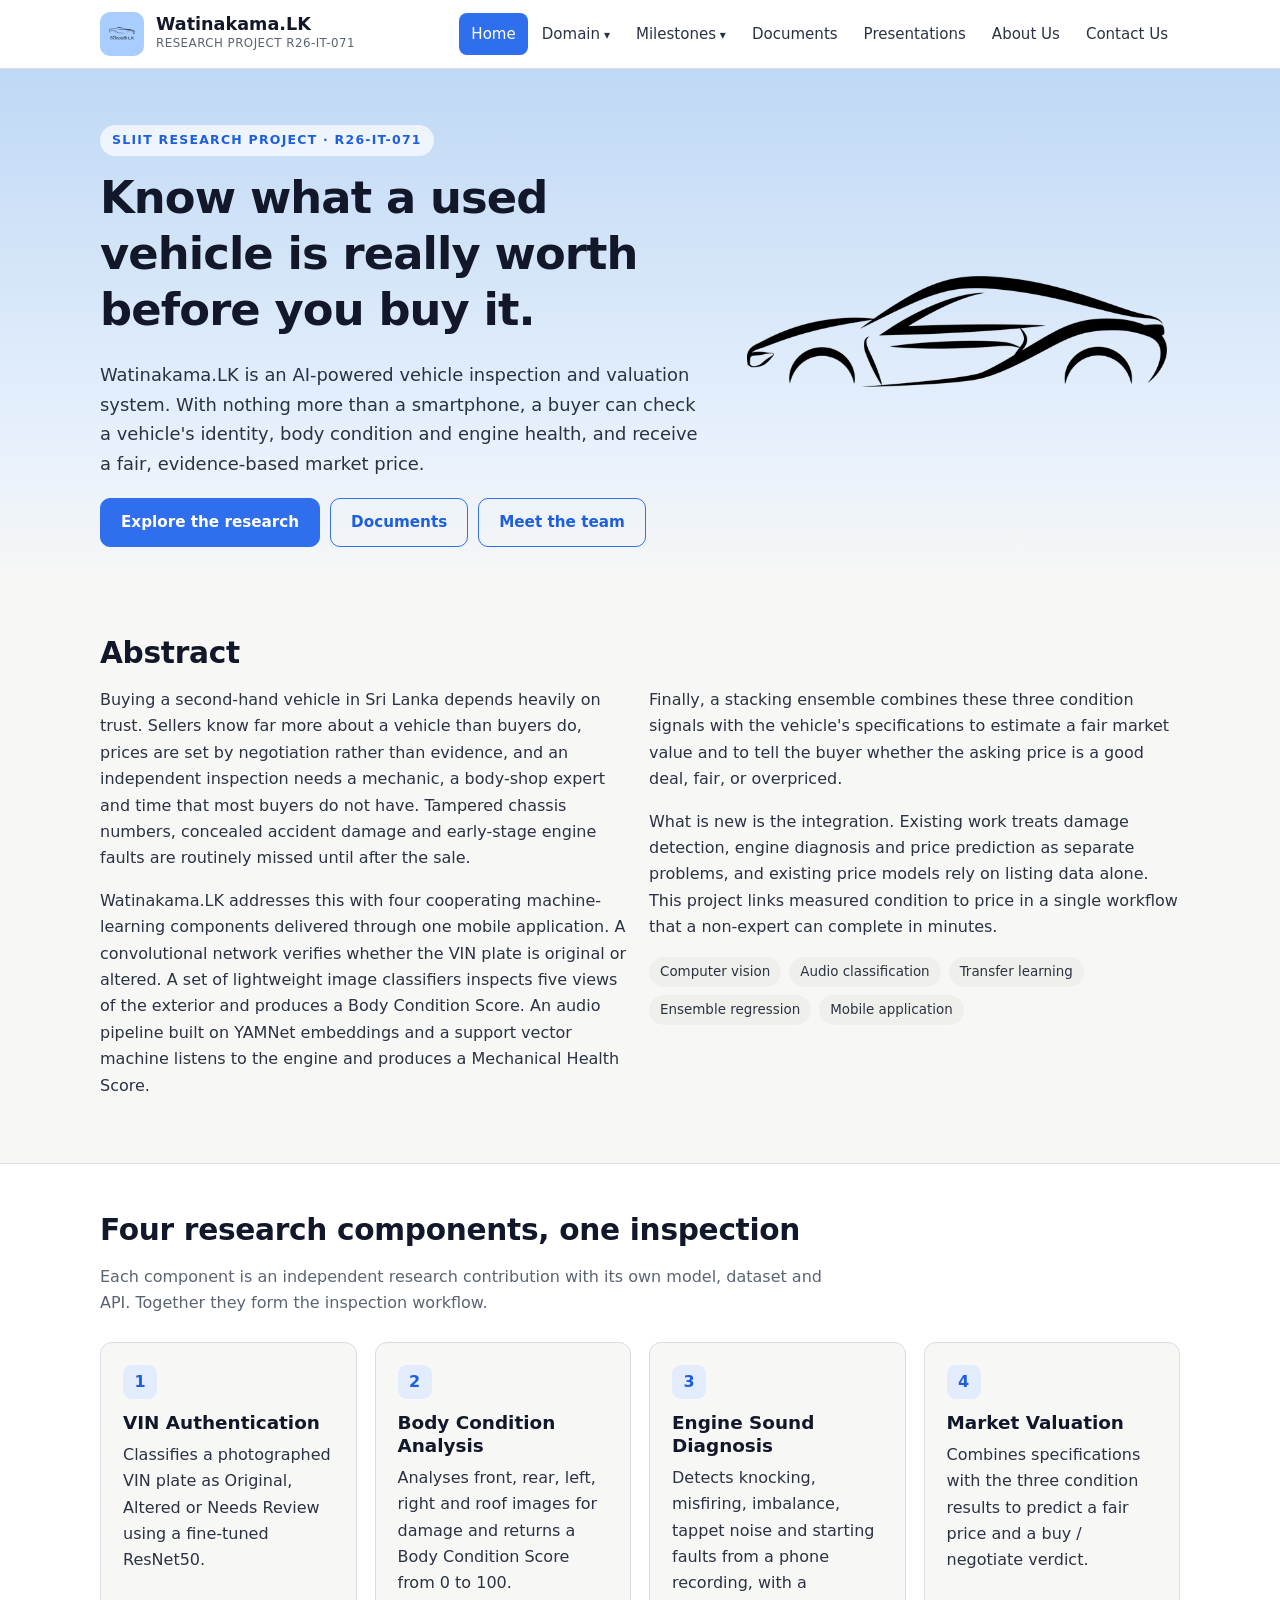
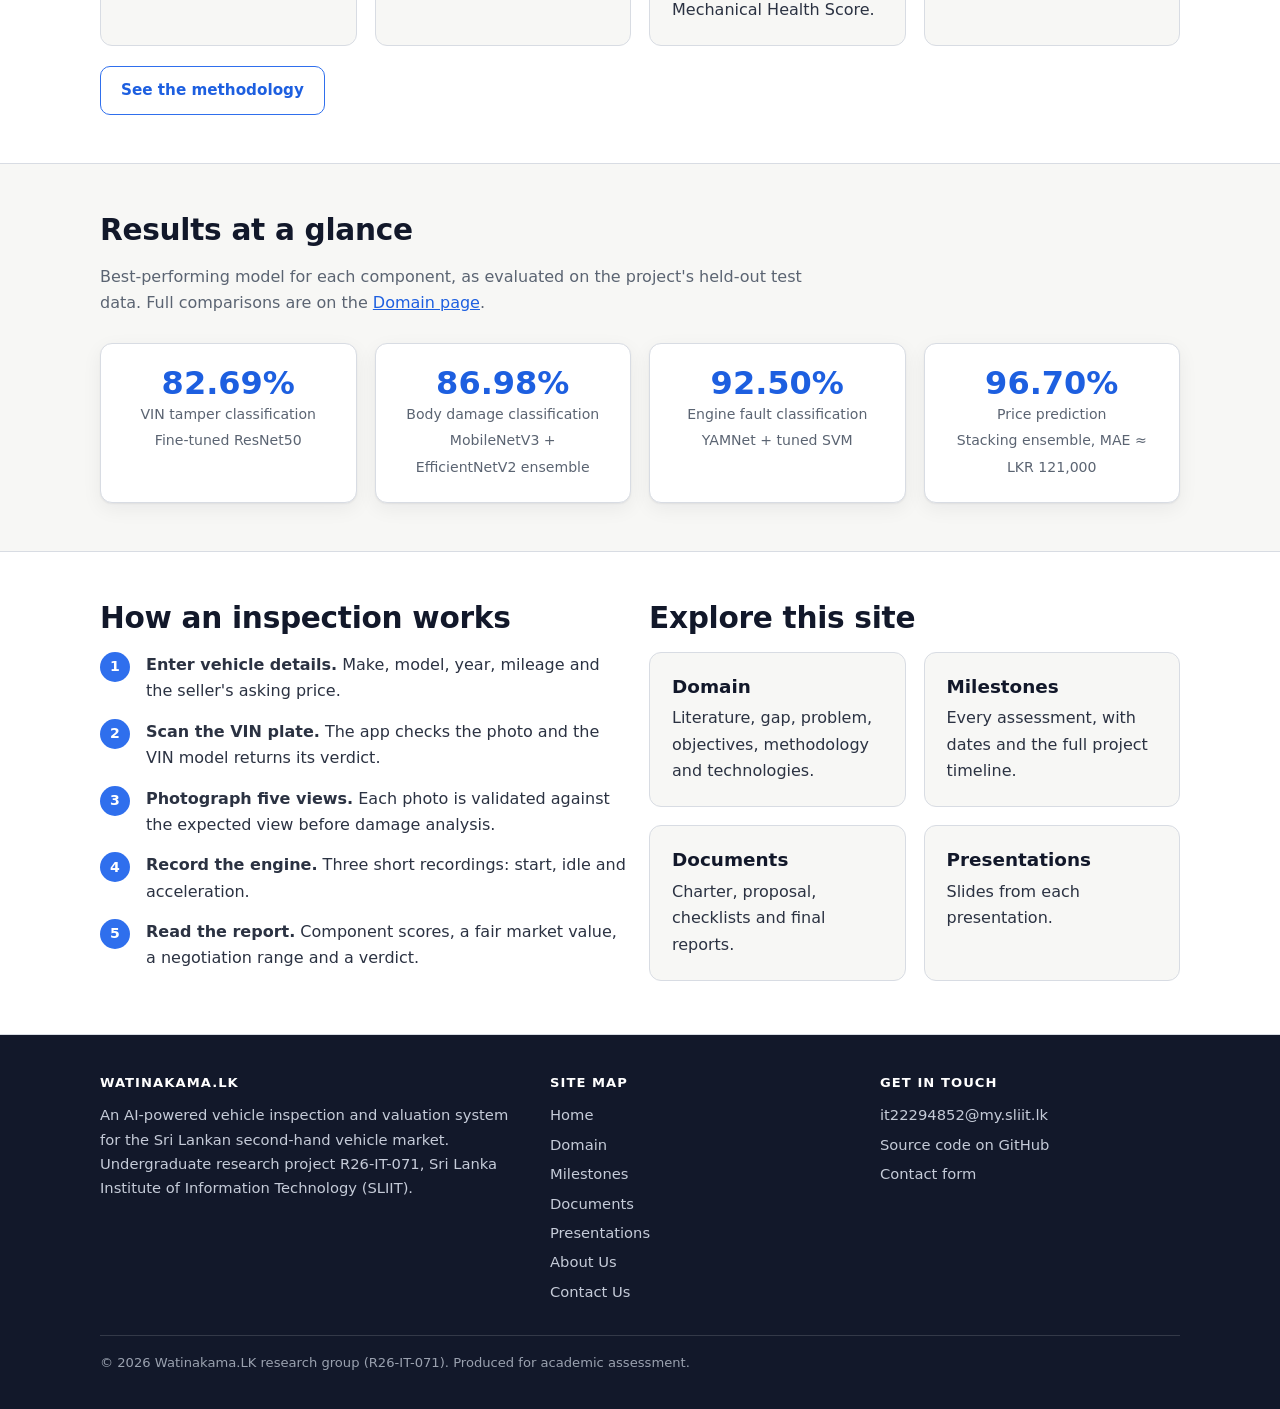
==== index.html @ fae57bb8 "Add Watinakama.LK research project website Static HTML/CSS site for research project R26-IT-071: Hom" ====
<!DOCTYPE html>
<html lang="en">
<head>
<meta charset="utf-8">
<meta name="viewport" content="width=device-width, initial-scale=1">
<title>Home | Watinakama.LK - R26-IT-071</title>
<meta name="description" content="Watinakama.LK is an AI-powered vehicle inspection and valuation system for the Sri Lankan second-hand vehicle market.">
<link rel="icon" type="image/png" href="images/favicon.png">
<link rel="stylesheet" href="css/style.css">
</head>
<body>
<a class="skip" href="#main">Skip to content</a>

<header class="site-header">
  <div class="wrap">
    <a class="brand" href="index.html">
      <img src="images/logo.png" alt="Watinakama.LK logo" width="44" height="44">
      <div><strong>Watinakama.LK</strong><span>RESEARCH PROJECT R26-IT-071</span></div>
    </a>
    <input type="checkbox" id="nav-toggle" class="nav-toggle" aria-label="Open menu">
    <label for="nav-toggle" class="nav-toggle-label" aria-hidden="true">&#9776;</label>
    <nav class="nav" aria-label="Main">
      <ul>
        <li><a href="index.html" aria-current="page">Home</a></li>
        <li class="has-sub"><a href="domain.html">Domain</a>
          <ul class="sub">
            <li><a href="domain.html#literature-survey">Literature Survey</a></li>
            <li><a href="domain.html#research-gap">Research Gap</a></li>
            <li><a href="domain.html#research-problem">Research Problem</a></li>
            <li><a href="domain.html#research-objectives">Research Objectives</a></li>
            <li><a href="domain.html#methodology">Methodology</a></li>
            <li><a href="domain.html#technologies">Technologies Used</a></li>
          </ul>
        </li>
        <li class="has-sub"><a href="milestones.html">Milestones</a>
          <ul class="sub">
            <li><a href="milestones.html#proposal">Project Proposal</a></li>
            <li><a href="milestones.html#pp1">Progress Presentation 1</a></li>
            <li><a href="milestones.html#pp2">Progress Presentation 2</a></li>
            <li><a href="milestones.html#final">Final Assessment</a></li>
            <li><a href="milestones.html#viva">Viva</a></li>
          </ul>
        </li>
        <li><a href="documents.html">Documents</a></li>
        <li><a href="presentations.html">Presentations</a></li>
        <li><a href="about.html">About Us</a></li>
        <li><a href="contact.html">Contact Us</a></li>
      </ul>
    </nav>
  </div>
</header>

<main id="main">
<div class="hero">
  <div class="wrap">
    <div>
      <span class="eyebrow">SLIIT Research Project &middot; R26-IT-071</span>
      <h1>Know what a used vehicle is really worth before you buy it.</h1>
      <p class="lead">Watinakama.LK is an AI-powered vehicle inspection and valuation system. With nothing more than a smartphone, a buyer can check a vehicle's identity, body condition and engine health, and receive a fair, evidence-based market price.</p>
      <div class="btn-row">
        <a class="btn" href="domain.html">Explore the research</a>
        <a class="btn ghost" href="documents.html">Documents</a>
        <a class="btn ghost" href="about.html">Meet the team</a>
      </div>
    </div>
    <div class="hero-art">
      <img src="images/car_logo.png" alt="" width="640" height="169">
    </div>
  </div>
</div>

<section class="block">
  <div class="wrap">
    <h2>Abstract</h2>
    <div class="grid c2">
      <div>
        <p>Buying a second-hand vehicle in Sri Lanka depends heavily on trust. Sellers know far more about a vehicle than buyers do, prices are set by negotiation rather than evidence, and an independent inspection needs a mechanic, a body-shop expert and time that most buyers do not have. Tampered chassis numbers, concealed accident damage and early-stage engine faults are routinely missed until after the sale.</p>
        <p>Watinakama.LK addresses this with four cooperating machine-learning components delivered through one mobile application. A convolutional network verifies whether the VIN plate is original or altered. A set of lightweight image classifiers inspects five views of the exterior and produces a Body Condition Score. An audio pipeline built on YAMNet embeddings and a support vector machine listens to the engine and produces a Mechanical Health Score.</p>
      </div>
      <div>
        <p>Finally, a stacking ensemble combines these three condition signals with the vehicle's specifications to estimate a fair market value and to tell the buyer whether the asking price is a good deal, fair, or overpriced.</p>
        <p>What is new is the integration. Existing work treats damage detection, engine diagnosis and price prediction as separate problems, and existing price models rely on listing data alone. This project links measured condition to price in a single workflow that a non-expert can complete in minutes.</p>
        <ul class="tags">
          <li>Computer vision</li><li>Audio classification</li><li>Transfer learning</li><li>Ensemble regression</li><li>Mobile application</li>
        </ul>
      </div>
    </div>
  </div>
</section>

<section class="block alt">
  <div class="wrap">
    <h2>Four research components, one inspection</h2>
    <p class="section-intro">Each component is an independent research contribution with its own model, dataset and API. Together they form the inspection workflow.</p>
    <div class="grid c4">
      <div class="card">
        <span class="num">1</span>
        <h3>VIN Authentication</h3>
        <p>Classifies a photographed VIN plate as Original, Altered or Needs Review using a fine-tuned ResNet50.</p>
      </div>
      <div class="card">
        <span class="num">2</span>
        <h3>Body Condition Analysis</h3>
        <p>Analyses front, rear, left, right and roof images for damage and returns a Body Condition Score from 0 to 100.</p>
      </div>
      <div class="card">
        <span class="num">3</span>
        <h3>Engine Sound Diagnosis</h3>
        <p>Detects knocking, misfiring, imbalance, tappet noise and starting faults from a phone recording, with a Mechanical Health Score.</p>
      </div>
      <div class="card">
        <span class="num">4</span>
        <h3>Market Valuation</h3>
        <p>Combines specifications with the three condition results to predict a fair price and a buy / negotiate verdict.</p>
      </div>
    </div>
    <div class="btn-row"><a class="btn ghost" href="domain.html#methodology">See the methodology</a></div>
  </div>
</section>

<section class="block">
  <div class="wrap">
    <h2>Results at a glance</h2>
    <p class="section-intro">Best-performing model for each component, as evaluated on the project's held-out test data. Full comparisons are on the <a href="domain.html#results">Domain page</a>.</p>
    <div class="grid c4">
      <div class="card stat"><b>82.69%</b><span>VIN tamper classification<br>Fine-tuned ResNet50</span></div>
      <div class="card stat"><b>86.98%</b><span>Body damage classification<br>MobileNetV3 + EfficientNetV2 ensemble</span></div>
      <div class="card stat"><b>92.50%</b><span>Engine fault classification<br>YAMNet + tuned SVM</span></div>
      <div class="card stat"><b>96.70%</b><span>Price prediction<br>Stacking ensemble, MAE &asymp; LKR 121,000</span></div>
    </div>
  </div>
</section>

<section class="block alt">
  <div class="wrap">
    <div class="grid c2">
      <div>
        <h2>How an inspection works</h2>
        <ol class="steps">
          <li><strong>Enter vehicle details.</strong> Make, model, year, mileage and the seller's asking price.</li>
          <li><strong>Scan the VIN plate.</strong> The app checks the photo and the VIN model returns its verdict.</li>
          <li><strong>Photograph five views.</strong> Each photo is validated against the expected view before damage analysis.</li>
          <li><strong>Record the engine.</strong> Three short recordings: start, idle and acceleration.</li>
          <li><strong>Read the report.</strong> Component scores, a fair market value, a negotiation range and a verdict.</li>
        </ol>
      </div>
      <div>
        <h2>Explore this site</h2>
        <div class="grid c2">
          <a class="card" href="domain.html"><h3>Domain</h3><p>Literature, gap, problem, objectives, methodology and technologies.</p></a>
          <a class="card" href="milestones.html"><h3>Milestones</h3><p>Every assessment, with dates and the full project timeline.</p></a>
          <a class="card" href="documents.html"><h3>Documents</h3><p>Charter, proposal, checklists and final reports.</p></a>
          <a class="card" href="presentations.html"><h3>Presentations</h3><p>Slides from each presentation.</p></a>
        </div>
      </div>
    </div>
  </div>
</section>
</main>

<footer class="site-footer">
  <div class="wrap">
    <div class="cols">
      <div>
        <h2>Watinakama.LK</h2>
        <p>An AI-powered vehicle inspection and valuation system for the Sri Lankan second-hand vehicle market. Undergraduate research project R26-IT-071, Sri Lanka Institute of Information Technology (SLIIT).</p>
      </div>
      <div>
        <h2>Site map</h2>
        <ul>
          <li><a href="index.html">Home</a></li>
          <li><a href="domain.html">Domain</a></li>
          <li><a href="milestones.html">Milestones</a></li>
          <li><a href="documents.html">Documents</a></li>
          <li><a href="presentations.html">Presentations</a></li>
          <li><a href="about.html">About Us</a></li>
          <li><a href="contact.html">Contact Us</a></li>
        </ul>
      </div>
      <div>
        <h2>Get in touch</h2>
        <ul>
          <li><a href="mailto:it22294852@my.sliit.lk">it22294852@my.sliit.lk</a></li>
          <li><a href="https://github.com/Minosh96/R26-IT-071" rel="noopener">Source code on GitHub</a></li>
          <li><a href="contact.html">Contact form</a></li>
        </ul>
      </div>
    </div>
    <p class="legal">&copy; 2026 Watinakama.LK research group (R26-IT-071). Produced for academic assessment.</p>
  </div>
</footer>
<script src="js/main.js"></script>
</body>
</html>
---- css/style.css ----
/* Watinakama.LK research website - shared stylesheet
   Palette mirrors the mobile app (watinakama_app/lib/constants/app_colors.dart) */

:root {
  --sky: #bfd8f5;
  --sky-soft: #e6f0fc;
  --bg: #f7f7f5;
  --surface: #ffffff;
  --surface-alt: #efefec;
  --ink: #12182a;
  --text: #2b3242;
  --muted: #5b6472;
  --line: #d8dce3;
  --blue: #2f6fed;
  --blue-dark: #1d5fe0;
  --blue-tint: #e3ecfd;
  --green: #1a9850;
  --green-bg: #e7f6ec;
  --amber: #b77400;
  --amber-bg: #fbf0dc;
  --red: #d92d20;
  --red-bg: #fbeae9;
  --radius: 12px;
  --shadow: 0 1px 2px rgba(18, 24, 42, .06), 0 6px 20px rgba(18, 24, 42, .06);
  --wrap: 1120px;
}

*, *::before, *::after { box-sizing: border-box; }

html { scroll-behavior: smooth; scroll-padding-top: 88px; }

body {
  margin: 0;
  font-family: "Segoe UI", system-ui, -apple-system, Roboto, "Helvetica Neue", Arial, "Noto Sans Sinhala", sans-serif;
  font-size: 16px;
  line-height: 1.65;
  color: var(--text);
  background: var(--bg);
}

img, svg { max-width: 100%; height: auto; }

a { color: var(--blue-dark); }
a:hover { color: var(--ink); }
:focus-visible { outline: 3px solid var(--blue); outline-offset: 2px; border-radius: 4px; }

h1, h2, h3, h4 { color: var(--ink); line-height: 1.25; margin: 0 0 .5em; }
h1 { font-size: clamp(1.9rem, 4vw, 2.8rem); letter-spacing: -.02em; }
h2 { font-size: clamp(1.4rem, 2.6vw, 1.85rem); letter-spacing: -.01em; }
h3 { font-size: 1.15rem; }
h4 { font-size: 1rem; }
p { margin: 0 0 1em; }
ul, ol { margin: 0 0 1em; padding-left: 1.3em; }
li { margin-bottom: .35em; }

.wrap { width: 100%; max-width: var(--wrap); margin: 0 auto; padding: 0 20px; }
.skip { position: absolute; left: -999px; top: 0; background: var(--ink); color: #fff; padding: 10px 16px; z-index: 100; }
.skip:focus { left: 8px; top: 8px; }

/* ---------- Header and navigation ---------- */
.site-header {
  position: sticky; top: 0; z-index: 50;
  background: rgba(255, 255, 255, .96);
  border-bottom: 1px solid var(--line);
}
.site-header .wrap { display: flex; align-items: center; justify-content: space-between; min-height: 68px; gap: 16px; }

.brand { display: flex; align-items: center; gap: 12px; text-decoration: none; color: var(--ink); }
.brand img { width: 44px; height: 44px; border-radius: 10px; }
.brand strong { display: block; font-size: 1.1rem; line-height: 1.1; }
.brand span { display: block; font-size: .74rem; color: var(--muted); letter-spacing: .04em; }

.nav-toggle, .nav-toggle-label { display: none; }

.nav ul { list-style: none; margin: 0; padding: 0; display: flex; align-items: center; gap: 2px; }
.nav li { margin: 0; position: relative; }
.nav a {
  display: block; padding: 9px 12px; border-radius: 8px;
  color: var(--text); text-decoration: none; font-size: .94rem; font-weight: 500; white-space: nowrap;
}
.nav a:hover { background: var(--sky-soft); color: var(--ink); }
.nav a[aria-current="page"] { background: var(--blue); color: #fff; }
.nav .has-sub > a::after { content: " \25BE"; font-size: .8em; }

.nav .sub {
  display: none; position: absolute; left: 0; top: 100%; min-width: 220px;
  flex-direction: column; align-items: stretch; gap: 0;
  background: var(--surface); border: 1px solid var(--line); border-radius: 10px;
  box-shadow: var(--shadow); padding: 6px;
}
.nav .has-sub:hover > .sub, .nav .has-sub:focus-within > .sub { display: flex; }
.nav .sub a { font-weight: 400; }

/* ---------- Breadcrumb ---------- */
.crumbs { font-size: .85rem; color: var(--muted); padding: 14px 0 0; }
.crumbs a { color: var(--muted); }
.crumbs span[aria-current] { color: var(--ink); font-weight: 600; }

/* ---------- Hero ---------- */
.hero { background: linear-gradient(180deg, var(--sky) 0%, var(--sky-soft) 70%, var(--bg) 100%); padding: 56px 0 40px; }
.hero .wrap { display: grid; grid-template-columns: 1.15fr .85fr; gap: 32px; align-items: center; }
.hero p.lead { font-size: 1.12rem; color: var(--text); max-width: 60ch; }
.hero-art { text-align: center; }
.hero-art img { width: 100%; max-width: 420px; mix-blend-mode: multiply; }
.eyebrow {
  display: inline-block; font-size: .78rem; font-weight: 700; letter-spacing: .1em; text-transform: uppercase;
  color: var(--blue-dark); background: rgba(255, 255, 255, .7); padding: 5px 12px; border-radius: 999px; margin-bottom: 14px;
}

.page-head { background: linear-gradient(180deg, var(--sky) 0%, var(--sky-soft) 100%); padding: 8px 0 34px; }
.page-head h1 { margin-top: 18px; }
.page-head p { max-width: 70ch; margin: 0; }

/* ---------- Buttons ---------- */
.btn {
  display: inline-block; padding: 11px 20px; border-radius: 10px; border: 1px solid var(--blue);
  background: var(--blue); color: #fff; font-weight: 600; font-size: .95rem; text-decoration: none; cursor: pointer;
  font-family: inherit;
}
.btn:hover { background: var(--blue-dark); color: #fff; }
.btn.ghost { background: transparent; color: var(--blue-dark); }
.btn.ghost:hover { background: var(--blue-tint); color: var(--blue-dark); }
.btn.small { padding: 7px 14px; font-size: .86rem; }
.btn.disabled { background: var(--surface-alt); border-color: var(--line); color: var(--muted); cursor: not-allowed; pointer-events: none; }
.btn-row { display: flex; flex-wrap: wrap; gap: 10px; margin-top: 20px; }

/* ---------- Sections and cards ---------- */
section.block { padding: 48px 0; }
section.block.alt { background: var(--surface); border-top: 1px solid var(--line); border-bottom: 1px solid var(--line); }
.section-intro { max-width: 72ch; color: var(--muted); margin-bottom: 26px; }

.grid { display: grid; gap: 18px; }
.grid > *, .with-toc > *, .hero .wrap > * { min-width: 0; }
.grid.c2 { grid-template-columns: repeat(2, 1fr); }
.grid.c3 { grid-template-columns: repeat(3, 1fr); }
.grid.c4 { grid-template-columns: repeat(4, 1fr); }

.card { background: var(--surface); border: 1px solid var(--line); border-radius: var(--radius); padding: 22px; box-shadow: var(--shadow); }
section.alt .card { background: var(--bg); box-shadow: none; }
.card h3 { margin-bottom: .4em; }
.card p:last-child, .card ul:last-child { margin-bottom: 0; }
.card .num {
  display: inline-flex; align-items: center; justify-content: center; width: 34px; height: 34px; border-radius: 9px;
  background: var(--blue-tint); color: var(--blue-dark); font-weight: 700; margin-bottom: 12px;
}
a.card { display: block; text-decoration: none; color: inherit; }
a.card:hover { border-color: var(--blue); }

.stat { text-align: center; }
.stat b { display: block; font-size: 2rem; color: var(--blue-dark); line-height: 1.1; }
.stat span { font-size: .88rem; color: var(--muted); }

.pill { display: inline-block; font-size: .76rem; font-weight: 700; padding: 3px 10px; border-radius: 999px; background: var(--blue-tint); color: var(--blue-dark); white-space: nowrap; }
.pill.green { background: var(--green-bg); color: var(--green); }
.pill.amber { background: var(--amber-bg); color: var(--amber); }
.pill.red { background: var(--red-bg); color: var(--red); }
.tbc { display: inline-block; font-size: .8rem; font-weight: 600; padding: 1px 8px; border-radius: 6px; background: var(--amber-bg); color: var(--amber); border: 1px dashed var(--amber); }

.tags { display: flex; flex-wrap: wrap; gap: 8px; list-style: none; padding: 0; margin: 0; }
.tags li { margin: 0; font-size: .84rem; padding: 4px 11px; border-radius: 999px; background: var(--surface-alt); color: var(--text); }

/* ---------- Tables ---------- */
.table-scroll { overflow-x: auto; border: 1px solid var(--line); border-radius: var(--radius); background: var(--surface); }
table { width: 100%; border-collapse: collapse; font-size: .93rem; }
caption { text-align: left; padding: 12px 16px; font-weight: 600; color: var(--ink); }
th, td { padding: 11px 16px; text-align: left; vertical-align: top; border-top: 1px solid var(--line); }
thead th { background: var(--sky-soft); color: var(--ink); font-size: .84rem; text-transform: uppercase; letter-spacing: .04em; border-top: 0; white-space: nowrap; }
tr.best td { background: var(--green-bg); font-weight: 600; }
td.yes { color: var(--green); font-weight: 700; }
td.no { color: var(--red); font-weight: 700; }
td.part { color: var(--amber); font-weight: 700; }

/* ---------- Domain page layout ---------- */
.with-toc { display: grid; grid-template-columns: 230px 1fr; gap: 40px; align-items: start; padding: 40px 20px 56px; }
.toc { position: sticky; top: 92px; background: var(--surface); border: 1px solid var(--line); border-radius: var(--radius); padding: 18px; }
.toc h2 { font-size: .8rem; text-transform: uppercase; letter-spacing: .08em; color: var(--muted); margin-bottom: 10px; }
.toc ol { margin: 0; padding-left: 1.2em; font-size: .93rem; }
.toc a { text-decoration: none; }
.toc a:hover { text-decoration: underline; }
.prose > section { padding-bottom: 36px; margin-bottom: 36px; border-bottom: 1px solid var(--line); }
.prose > section:last-child { border-bottom: 0; margin-bottom: 0; }
.prose h3 { margin-top: 1.5em; }
.prose .grid { margin: 18px 0; }
.refs { font-size: .9rem; padding-left: 2.2em; }
.refs li { margin-bottom: .6em; }
sup a { text-decoration: none; }

figure { margin: 22px 0; }
figure .frame { background: var(--surface); border: 1px solid var(--line); border-radius: var(--radius); padding: 16px; overflow-x: auto; }
figure a.frame { display: block; }
figure img { display: block; min-width: 640px; margin: 0 auto; }
figcaption { font-size: .86rem; color: var(--muted); margin-top: 8px; }

.callout { background: var(--blue-tint); border-left: 4px solid var(--blue); border-radius: 0 var(--radius) var(--radius) 0; padding: 16px 20px; margin: 18px 0; }
.callout p:last-child { margin: 0; }

.steps { list-style: none; padding: 0; margin: 0; counter-reset: s; }
.steps li { counter-increment: s; position: relative; padding: 0 0 14px 46px; margin: 0; }
.steps li::before {
  content: counter(s); position: absolute; left: 0; top: 0; width: 30px; height: 30px; border-radius: 50%;
  background: var(--blue); color: #fff; font-weight: 700; font-size: .88rem; display: flex; align-items: center; justify-content: center;
}

/* ---------- Milestones ---------- */
.picker { display: flex; flex-wrap: wrap; align-items: center; gap: 12px; margin-bottom: 24px; }
.picker label { font-weight: 600; color: var(--ink); }
select, input[type="text"], input[type="email"], textarea {
  font: inherit; color: var(--ink); background: var(--surface); border: 1px solid var(--line); border-radius: 10px; padding: 10px 12px; width: 100%;
}
.picker select { width: auto; min-width: 260px; }
.milestone { margin-bottom: 18px; }
.milestone header { display: flex; flex-wrap: wrap; align-items: baseline; justify-content: space-between; gap: 10px; margin-bottom: 10px; }
.milestone h2 { font-size: 1.3rem; margin: 0; }
.facts { display: grid; grid-template-columns: repeat(auto-fit, minmax(200px, 1fr)); gap: 12px; margin: 14px 0; }
.facts div { background: var(--bg); border: 1px solid var(--line); border-radius: 10px; padding: 12px 14px; }
.facts dt { font-size: .74rem; text-transform: uppercase; letter-spacing: .06em; color: var(--muted); }
.facts dd { margin: 2px 0 0; font-weight: 600; color: var(--ink); }
.timeline { list-style: none; padding: 0; margin: 0 0 28px; display: grid; grid-template-columns: repeat(5, 1fr); gap: 8px; }
.timeline li { margin: 0; background: var(--surface); border: 1px solid var(--line); border-top: 4px solid var(--blue); border-radius: 10px; padding: 12px; font-size: .88rem; }
.timeline b, .timeline span { display: block; }
.timeline b { color: var(--ink); }
.timeline span { color: var(--muted); font-size: .82rem; }

/* ---------- Documents and slides ---------- */
.doc-list { list-style: none; padding: 0; margin: 0; }
.doc-list li {
  display: grid; grid-template-columns: 1fr auto auto; gap: 14px; align-items: center;
  background: var(--surface); border: 1px solid var(--line); border-radius: var(--radius); padding: 16px 20px; margin-bottom: 10px;
}
.doc-list h3 { margin: 0 0 2px; font-size: 1.02rem; }
.doc-list p { margin: 0; font-size: .88rem; color: var(--muted); }
h2.group { margin-top: 34px; }
h2.group:first-child { margin-top: 0; }

/* ---------- Team ---------- */
.member { text-align: center; }
.avatar {
  width: 104px; height: 104px; border-radius: 50%; margin: 0 auto 14px; object-fit: cover;
  background: var(--sky); color: var(--ink); font-size: 1.9rem; font-weight: 700;
  display: flex; align-items: center; justify-content: center; border: 4px solid var(--surface); box-shadow: 0 0 0 1px var(--line);
}
img.avatar { display: block; padding: 0; }
.member h3 { margin-bottom: 2px; }
.member .id { font-size: .84rem; color: var(--muted); margin-bottom: 8px; }
.member .role { font-weight: 600; color: var(--blue-dark); font-size: .92rem; margin-bottom: 8px; }
.member p { font-size: .9rem; }
.member a { font-size: .88rem; word-break: break-all; }

/* ---------- Contact ---------- */
.form-row { margin-bottom: 14px; }
.form-row label { display: block; font-weight: 600; font-size: .9rem; color: var(--ink); margin-bottom: 5px; }
textarea { min-height: 150px; resize: vertical; }
.mail { background: var(--surface); border: 1px solid var(--line); border-radius: var(--radius); box-shadow: var(--shadow); overflow: hidden; }
.mail-head { margin: 0; background: var(--sky-soft); border-bottom: 1px solid var(--line); padding: 6px 20px; }
.mail-head div { display: grid; grid-template-columns: 72px 1fr; gap: 10px; padding: 8px 0; border-top: 1px solid var(--line); }
.mail-head div:first-child { border-top: 0; }
.mail-head dt { font-size: .76rem; text-transform: uppercase; letter-spacing: .06em; color: var(--muted); padding-top: 3px; }
.mail-head dd { margin: 0; color: var(--ink); font-weight: 600; word-break: break-word; }
.mail-body { padding: 20px; }
.mail-body p:last-child { margin-bottom: 0; }
.fill { background: var(--amber-bg); color: #6b4400; border-bottom: 1px dashed var(--amber); border-radius: 4px; padding: 1px 6px; font-weight: 600; font-style: italic; }
.mail-layout { align-items: start; gap: 32px; }
.contact-list { list-style: none; padding: 0; margin: 0; }
.contact-list li { padding: 10px 0; border-top: 1px solid var(--line); margin: 0; }
.contact-list li:first-child { border-top: 0; }
.contact-list b { display: block; font-size: .76rem; text-transform: uppercase; letter-spacing: .06em; color: var(--muted); }

/* ---------- Footer ---------- */
.site-footer { background: var(--ink); color: #c5cbd8; padding: 40px 0 22px; font-size: .92rem; }
.site-footer .cols { display: grid; grid-template-columns: 1.4fr 1fr 1fr; gap: 30px; }
.site-footer h2 { color: #fff; font-size: .82rem; text-transform: uppercase; letter-spacing: .08em; margin-bottom: 12px; }
.site-footer a { color: #c5cbd8; text-decoration: none; }
.site-footer a:hover { color: #fff; text-decoration: underline; }
.site-footer ul { list-style: none; padding: 0; margin: 0; }
.site-footer .legal { border-top: 1px solid rgba(255, 255, 255, .14); margin-top: 26px; padding-top: 16px; font-size: .82rem; color: #9aa1af; }

/* ---------- Responsive ---------- */
@media (max-width: 980px) {
  .nav-toggle-label {
    display: inline-flex; align-items: center; justify-content: center; width: 44px; height: 44px;
    border: 1px solid var(--line); border-radius: 10px; cursor: pointer; font-size: 1.3rem; color: var(--ink);
  }
  .nav-toggle { display: block; position: absolute; opacity: 0; pointer-events: none; }
  .nav-toggle:focus-visible + .nav-toggle-label { outline: 3px solid var(--blue); }
  .nav { display: none; position: absolute; left: 0; right: 0; top: 100%; background: var(--surface); border-bottom: 1px solid var(--line); padding: 10px 20px 16px; }
  .nav-toggle:checked ~ .nav { display: block; }
  .nav ul { flex-direction: column; align-items: stretch; }
  .nav .sub { display: flex; position: static; border: 0; box-shadow: none; padding: 0 0 0 16px; min-width: 0; }
  .nav .has-sub > a::after { content: ""; }

  .hero .wrap, .with-toc { grid-template-columns: 1fr; }
  .hero-art { order: -1; }
  .hero-art img { max-width: 260px; }
  .toc { position: static; }
  .grid.c4 { grid-template-columns: repeat(2, 1fr); }
  .grid.c3 { grid-template-columns: repeat(2, 1fr); }
  .timeline { grid-template-columns: repeat(2, 1fr); }
  .site-footer .cols { grid-template-columns: 1fr 1fr; }
}

@media (max-width: 640px) {
  .grid.c2, .grid.c3, .grid.c4, .timeline, .site-footer .cols { grid-template-columns: 1fr; }
  .doc-list li { grid-template-columns: 1fr; }
  .brand span { display: none; }
  section.block { padding: 36px 0; }
  .picker select { width: 100%; min-width: 0; }
}

@media (prefers-reduced-motion: reduce) { html { scroll-behavior: auto; } }

@media print {
  .site-header, .site-footer, .toc, .picker, .btn-row { display: none; }
  .milestone[hidden] { display: block !important; }
  body { background: #fff; }
}
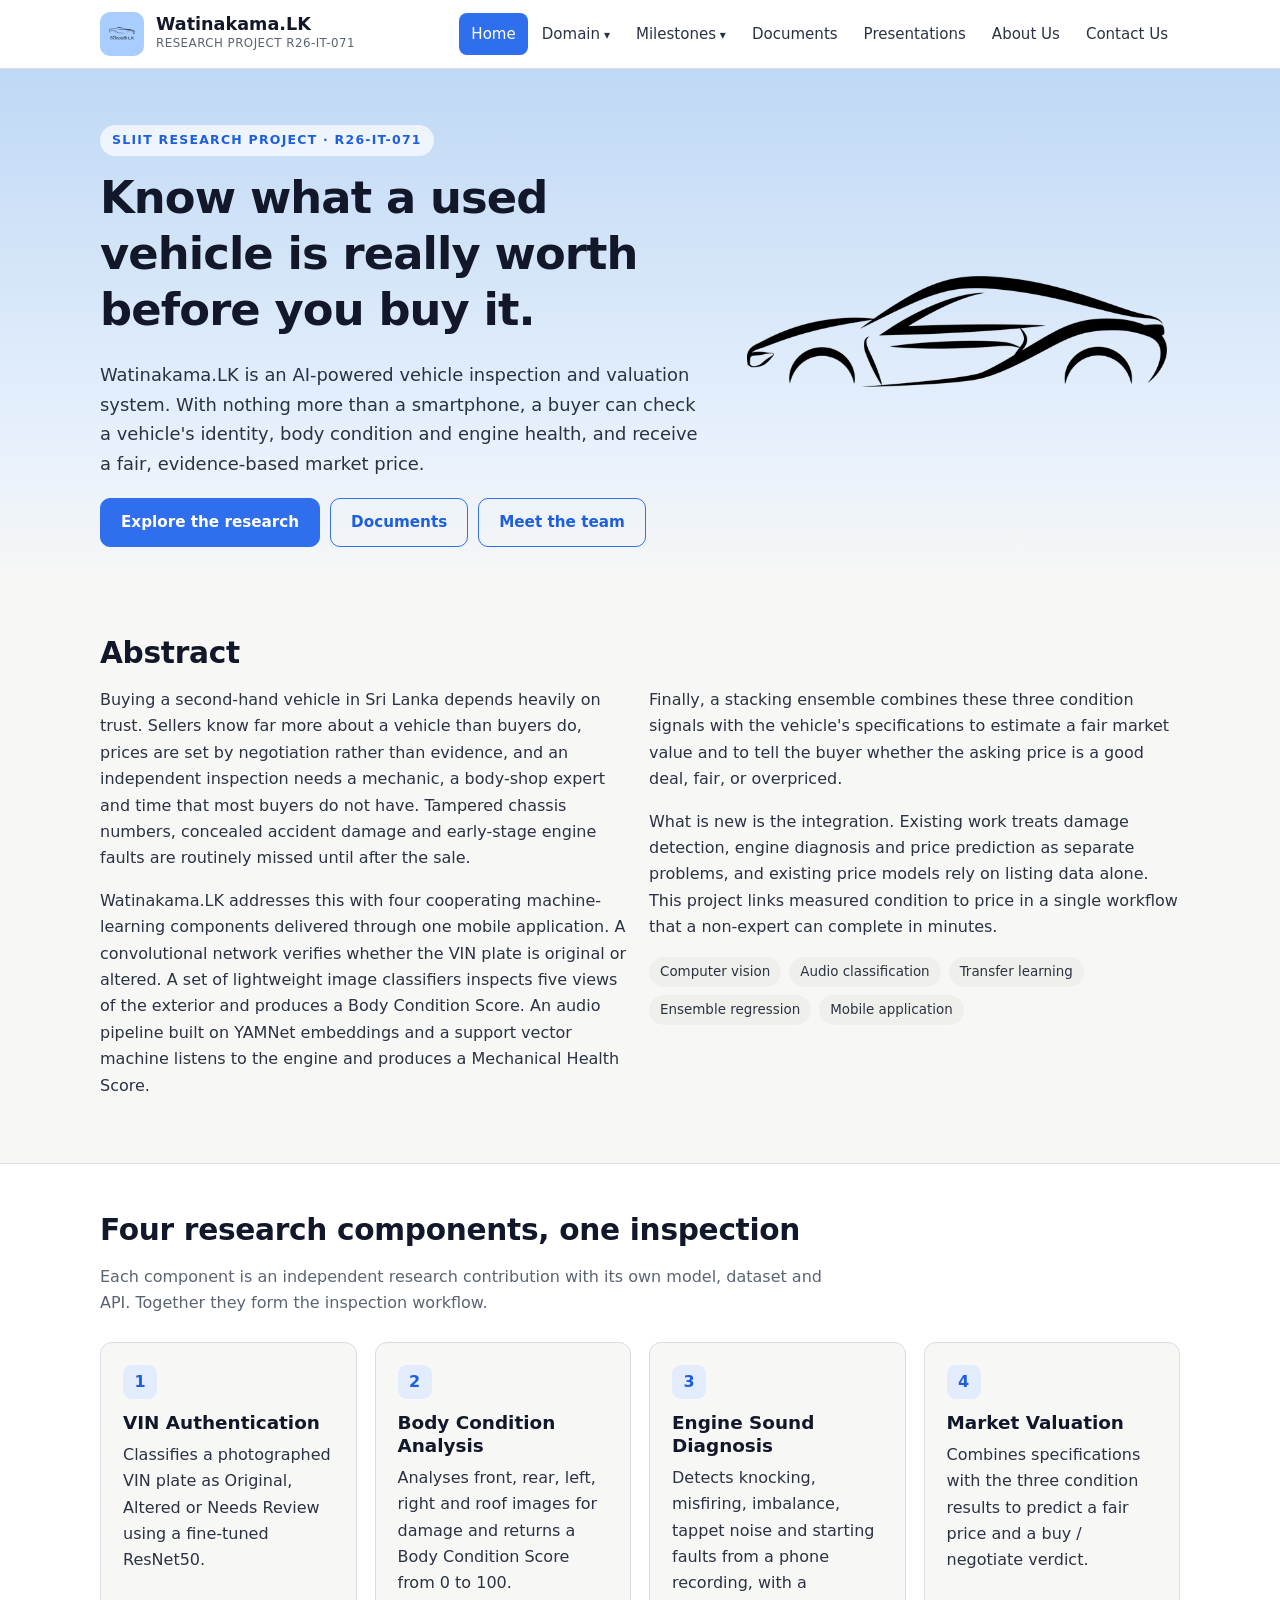
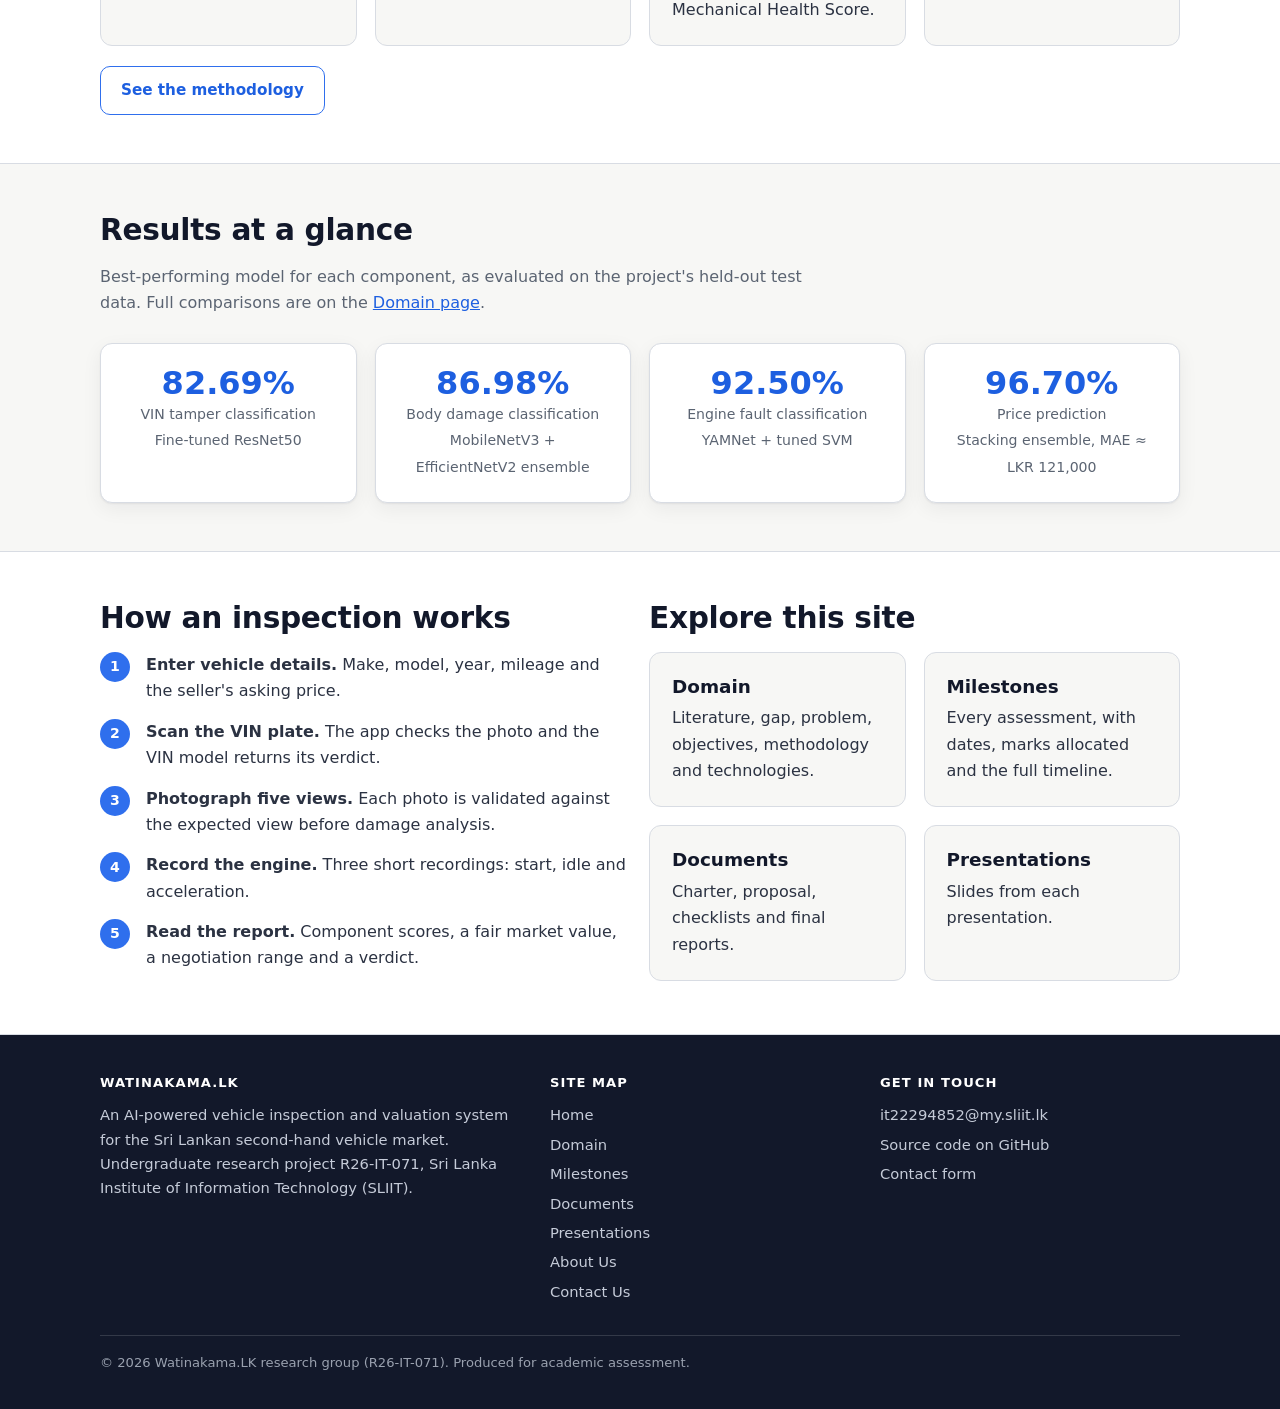
==== commit 60b89a24: "Add marks allocation, document links and Checklist 1 entries - Milestones: marks allocated per asses" ====
--- a/index.html
+++ b/index.html
@@ -148,7 +148,7 @@
         <h2>Explore this site</h2>
         <div class="grid c2">
           <a class="card" href="domain.html"><h3>Domain</h3><p>Literature, gap, problem, objectives, methodology and technologies.</p></a>
-          <a class="card" href="milestones.html"><h3>Milestones</h3><p>Every assessment, with dates and the full project timeline.</p></a>
+          <a class="card" href="milestones.html"><h3>Milestones</h3><p>Every assessment, with dates, marks allocated and the full timeline.</p></a>
           <a class="card" href="documents.html"><h3>Documents</h3><p>Charter, proposal, checklists and final reports.</p></a>
           <a class="card" href="presentations.html"><h3>Presentations</h3><p>Slides from each presentation.</p></a>
         </div>
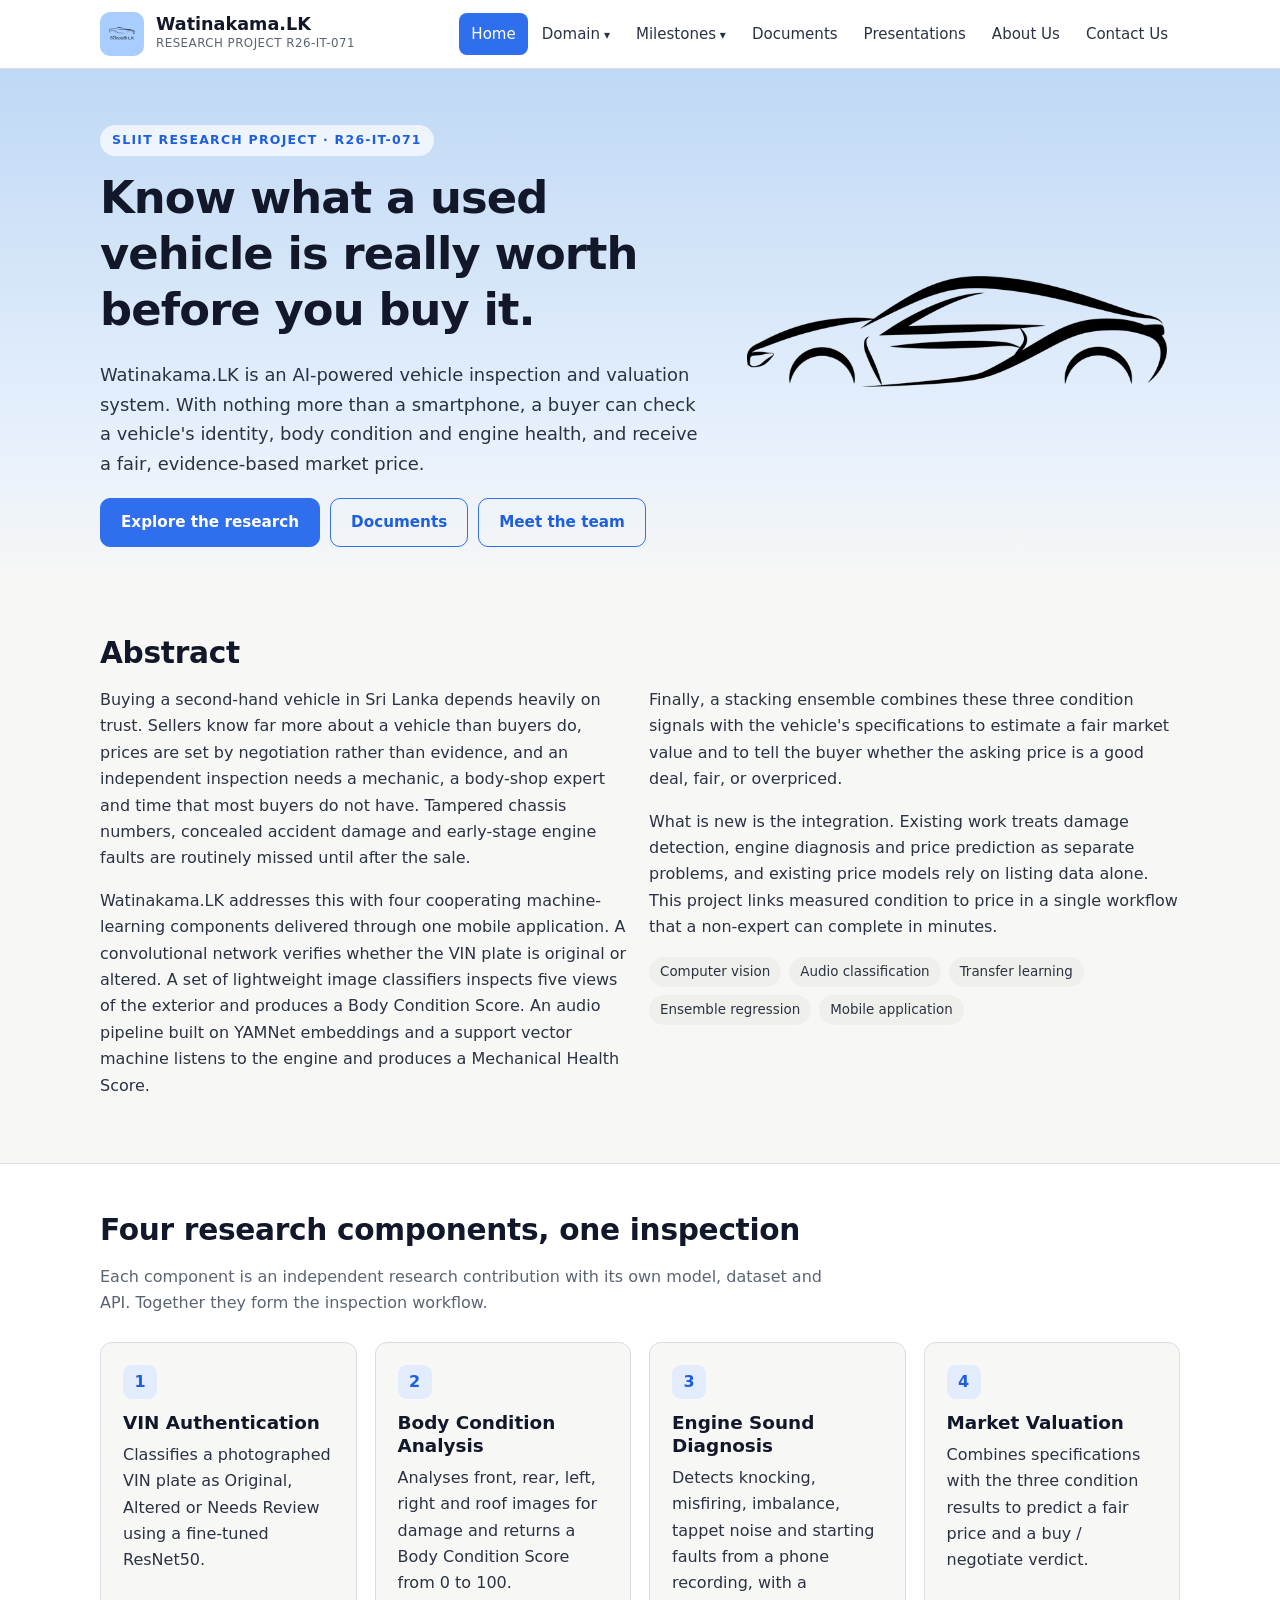
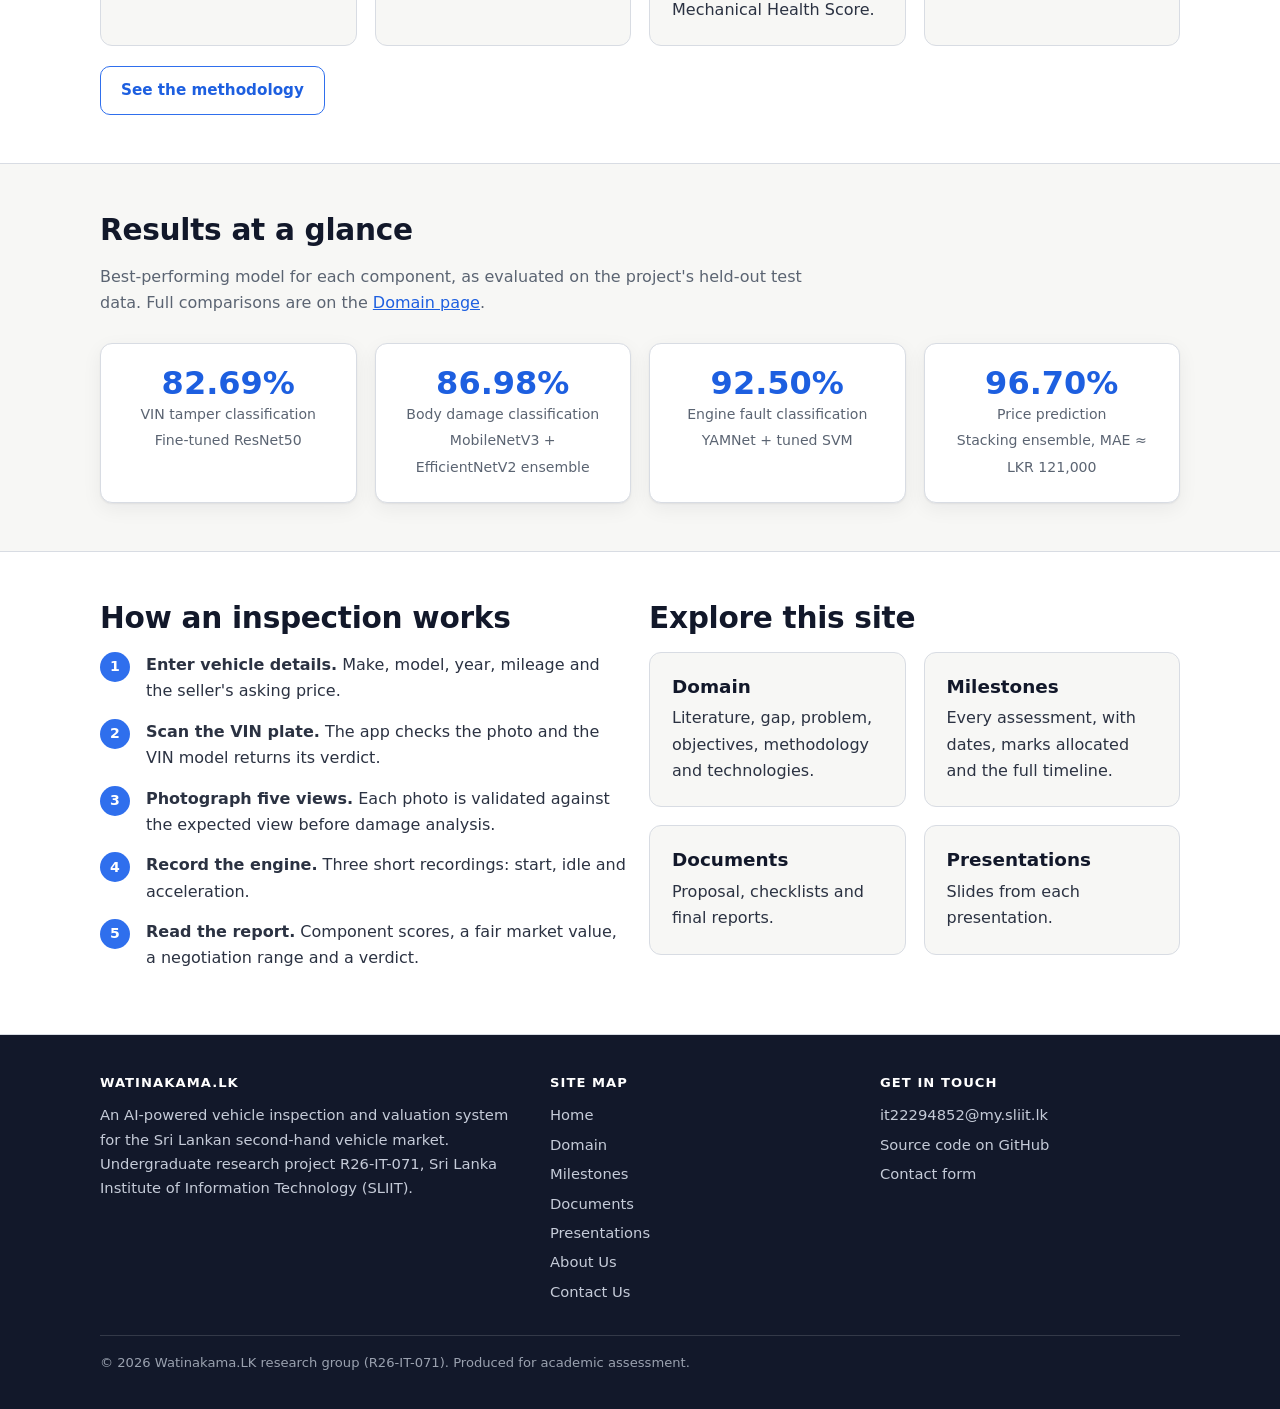
==== commit 5073e604: "Add GitHub Pages deployment workflow and update document links - Deploy the site to GitHub Pages on " ====
--- a/index.html
+++ b/index.html
@@ -149,7 +149,7 @@
         <div class="grid c2">
           <a class="card" href="domain.html"><h3>Domain</h3><p>Literature, gap, problem, objectives, methodology and technologies.</p></a>
           <a class="card" href="milestones.html"><h3>Milestones</h3><p>Every assessment, with dates, marks allocated and the full timeline.</p></a>
-          <a class="card" href="documents.html"><h3>Documents</h3><p>Charter, proposal, checklists and final reports.</p></a>
+          <a class="card" href="documents.html"><h3>Documents</h3><p>Proposal, checklists and final reports.</p></a>
           <a class="card" href="presentations.html"><h3>Presentations</h3><p>Slides from each presentation.</p></a>
         </div>
       </div>
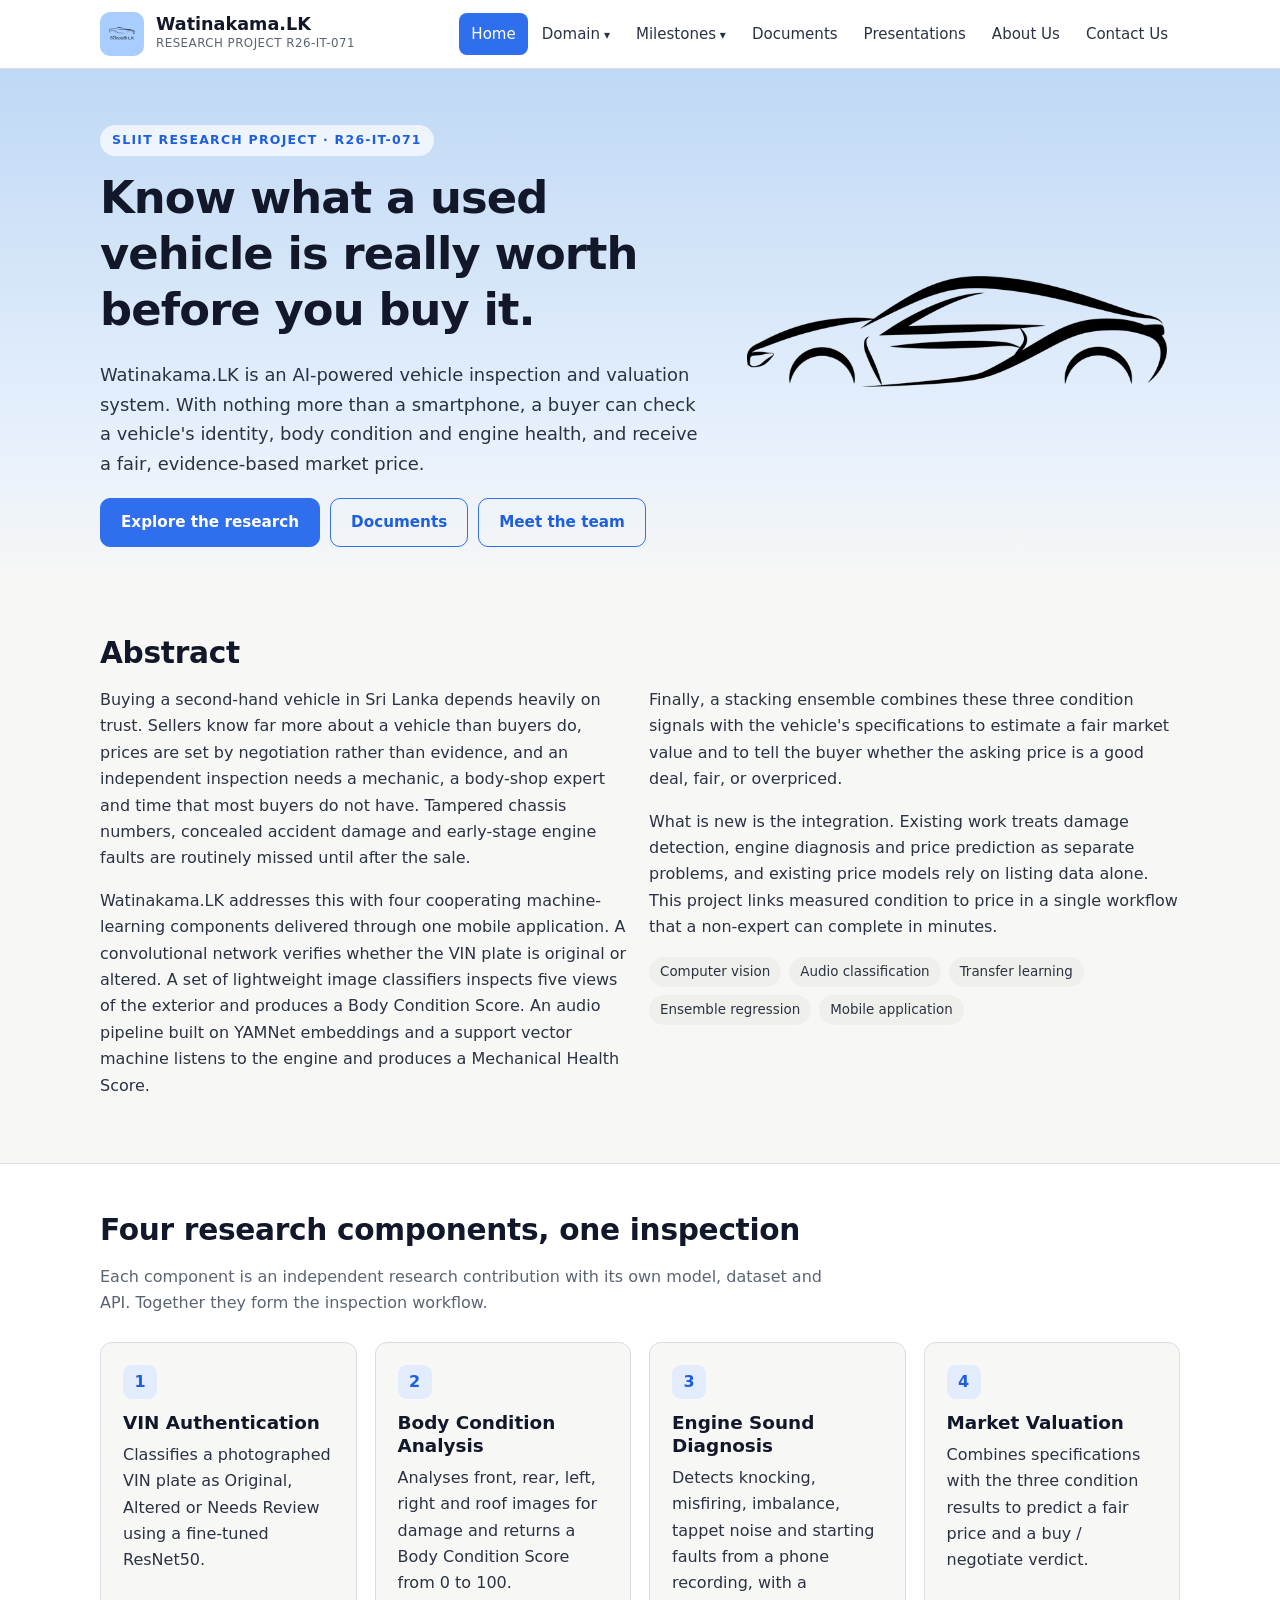
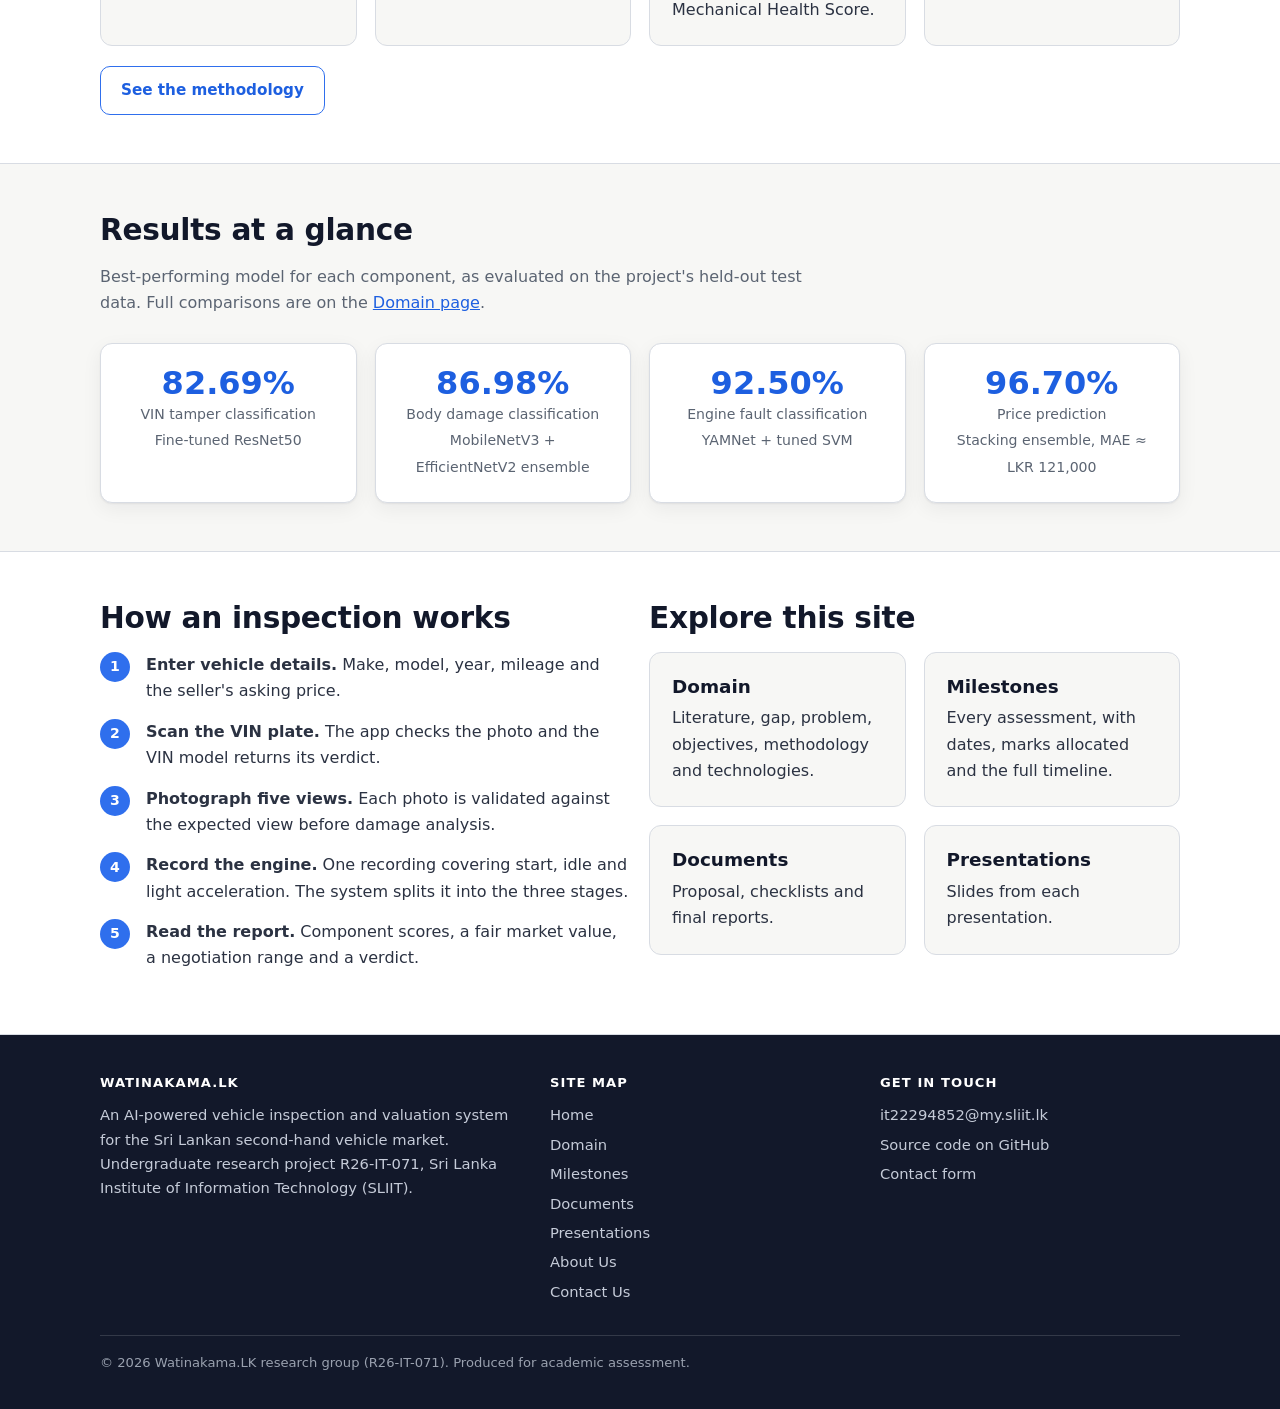
==== commit f879674a: "Describe single engine recording split by the API" ====
--- a/index.html
+++ b/index.html
@@ -140,7 +140,7 @@
           <li><strong>Enter vehicle details.</strong> Make, model, year, mileage and the seller's asking price.</li>
           <li><strong>Scan the VIN plate.</strong> The app checks the photo and the VIN model returns its verdict.</li>
           <li><strong>Photograph five views.</strong> Each photo is validated against the expected view before damage analysis.</li>
-          <li><strong>Record the engine.</strong> Three short recordings: start, idle and acceleration.</li>
+          <li><strong>Record the engine.</strong> One recording covering start, idle and light acceleration. The system splits it into the three stages.</li>
           <li><strong>Read the report.</strong> Component scores, a fair market value, a negotiation range and a verdict.</li>
         </ol>
       </div>
--- a/css/style.css
+++ b/css/style.css
@@ -245,6 +245,8 @@
 .member .role { font-weight: 600; color: var(--blue-dark); font-size: .92rem; margin-bottom: 8px; }
 .member p { font-size: .9rem; }
 .member a { font-size: .88rem; word-break: break-all; }
+.profile { display: flex; align-items: center; gap: 22px; text-align: left; }
+.profile .photo { width: 180px; height: auto; flex-shrink: 0; border-radius: var(--radius); border: 1px solid var(--line); }
 
 /* ---------- Contact ---------- */
 .form-row { margin-bottom: 14px; }
@@ -304,6 +306,8 @@
   .brand span { display: none; }
   section.block { padding: 36px 0; }
   .picker select { width: 100%; min-width: 0; }
+  .profile { flex-direction: column; text-align: center; }
+  .profile .photo { width: 100%; max-width: 280px; }
 }
 
 @media (prefers-reduced-motion: reduce) { html { scroll-behavior: auto; } }
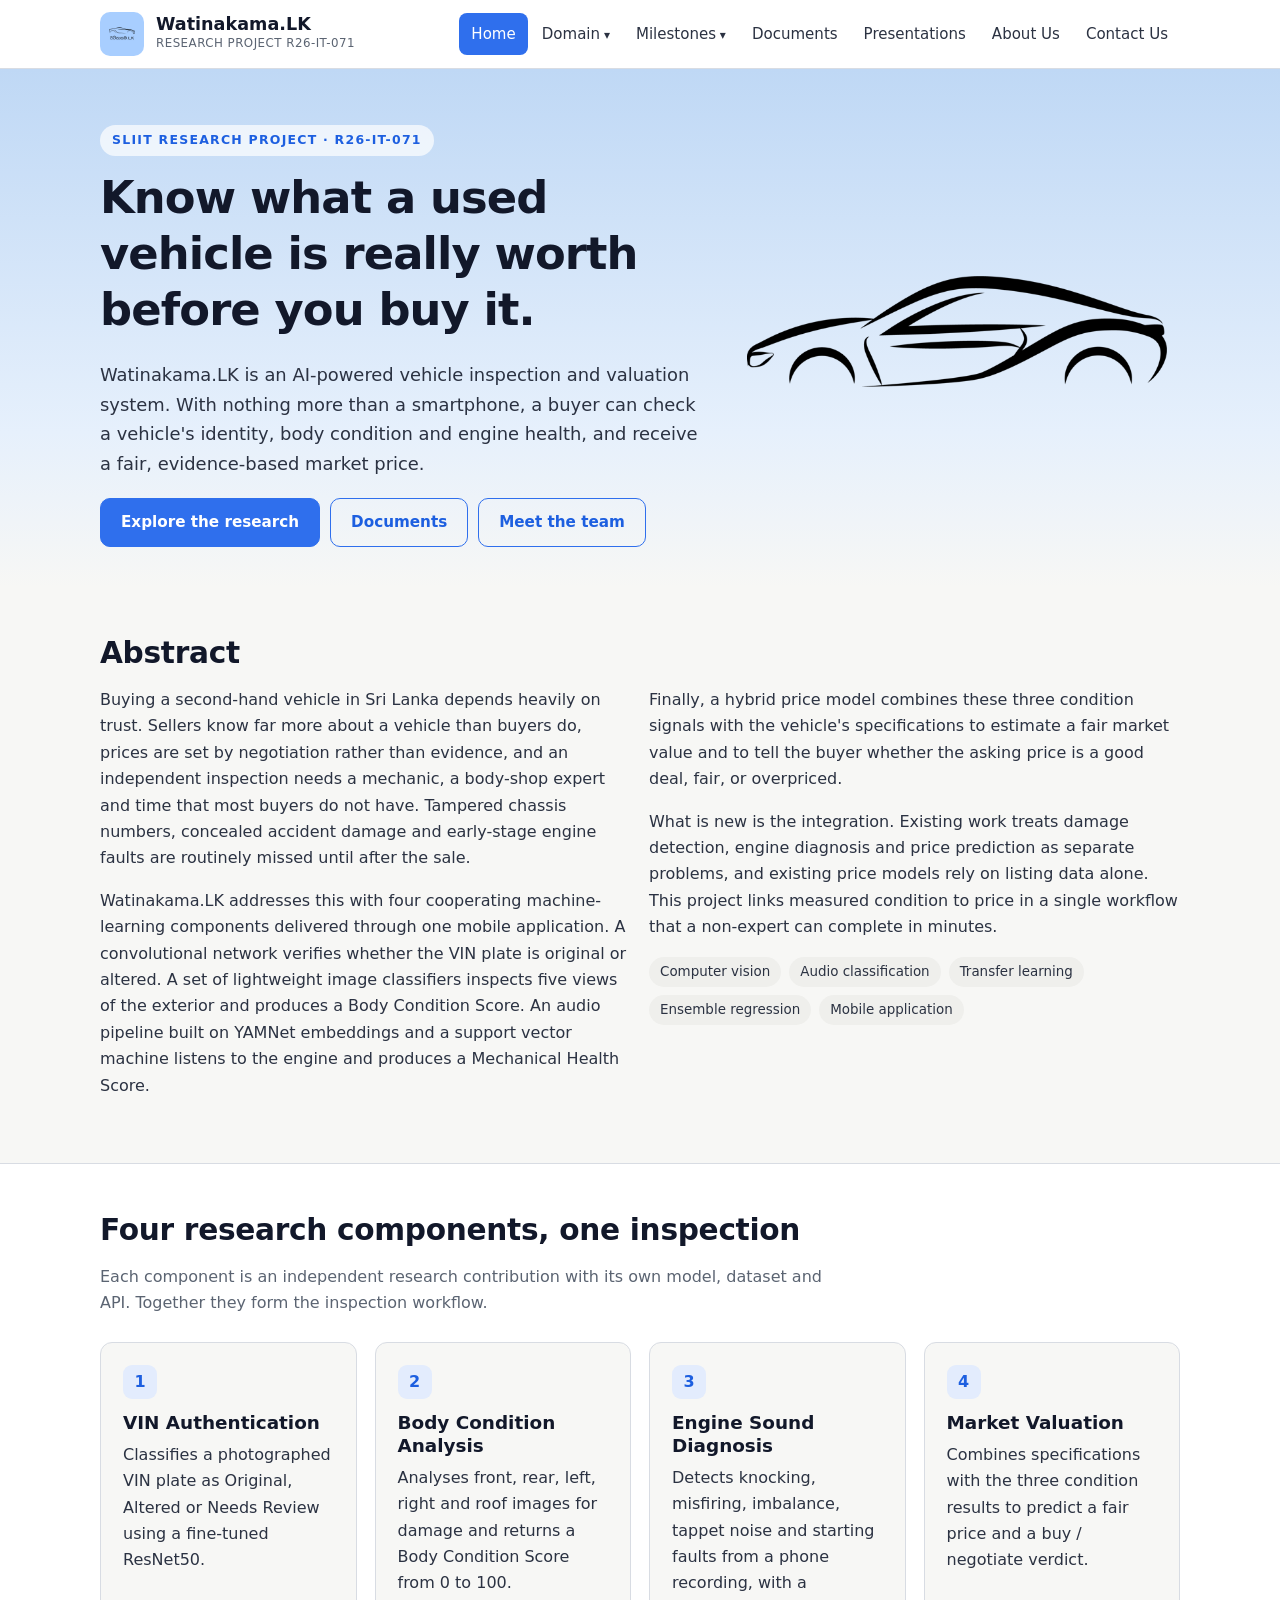
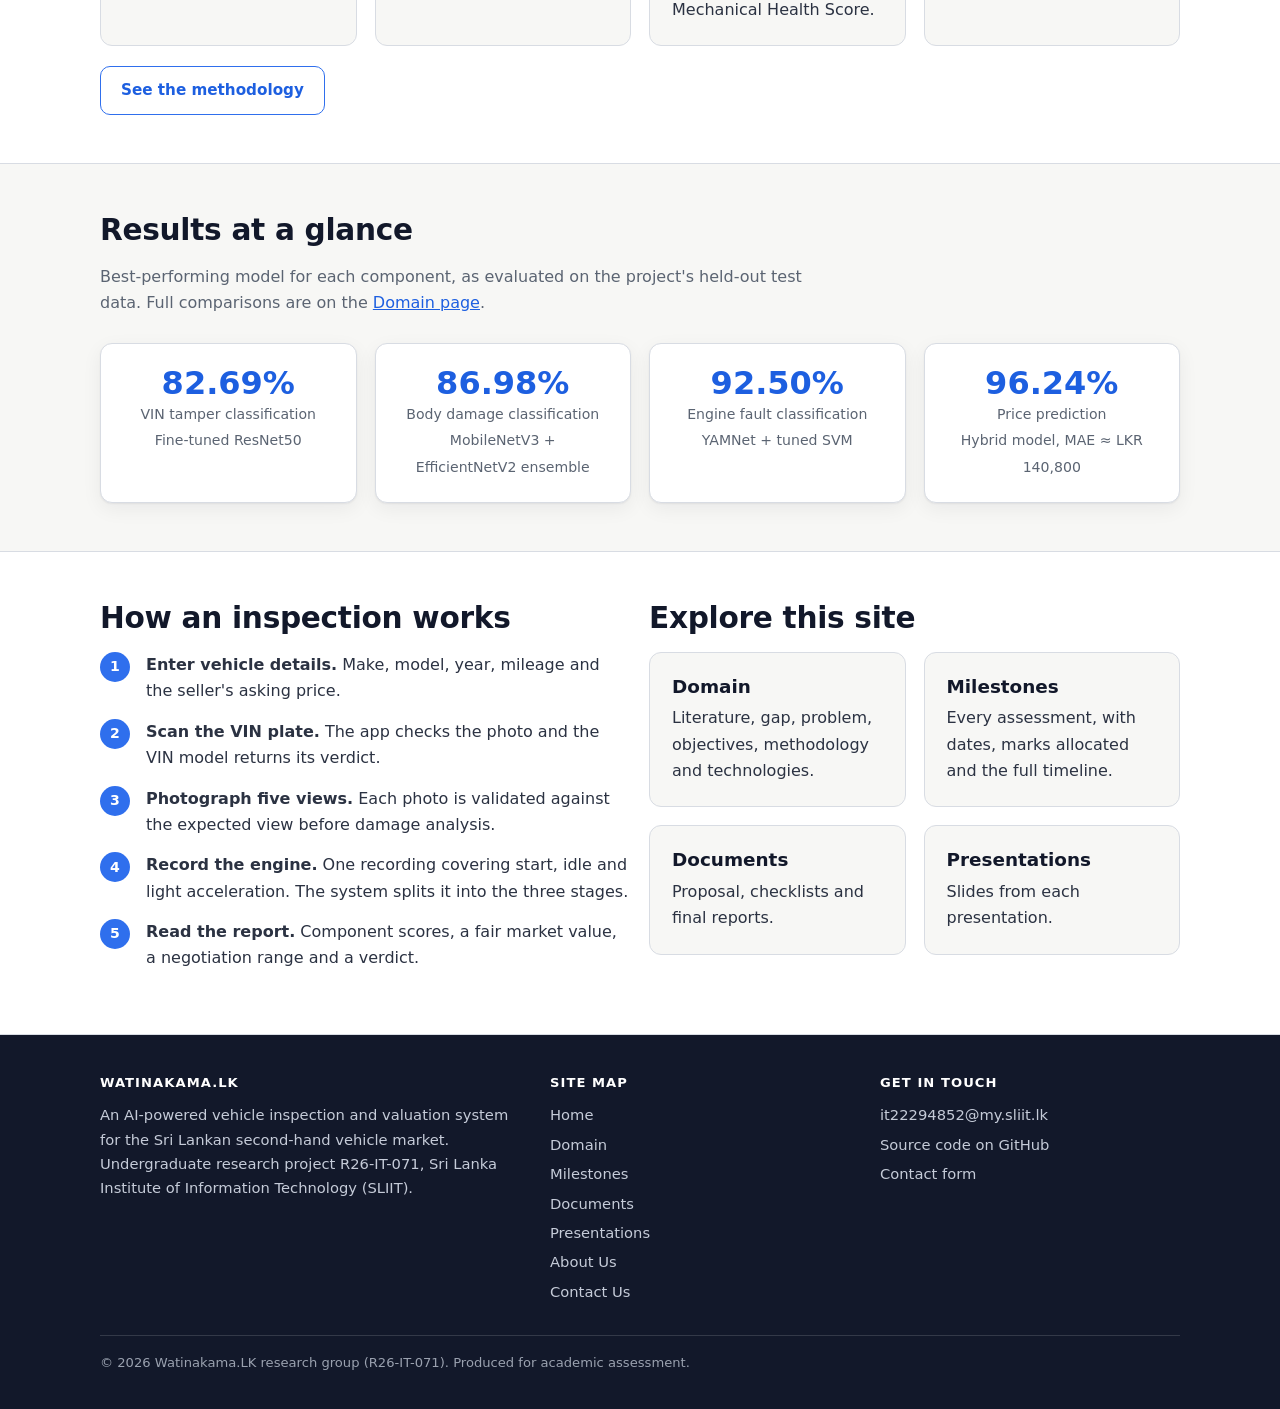
==== commit f08a63fd: "Update C4 price model results to the hybrid model" ====
--- a/index.html
+++ b/index.html
@@ -78,7 +78,7 @@
         <p>Watinakama.LK addresses this with four cooperating machine-learning components delivered through one mobile application. A convolutional network verifies whether the VIN plate is original or altered. A set of lightweight image classifiers inspects five views of the exterior and produces a Body Condition Score. An audio pipeline built on YAMNet embeddings and a support vector machine listens to the engine and produces a Mechanical Health Score.</p>
       </div>
       <div>
-        <p>Finally, a stacking ensemble combines these three condition signals with the vehicle's specifications to estimate a fair market value and to tell the buyer whether the asking price is a good deal, fair, or overpriced.</p>
+        <p>Finally, a hybrid price model combines these three condition signals with the vehicle's specifications to estimate a fair market value and to tell the buyer whether the asking price is a good deal, fair, or overpriced.</p>
         <p>What is new is the integration. Existing work treats damage detection, engine diagnosis and price prediction as separate problems, and existing price models rely on listing data alone. This project links measured condition to price in a single workflow that a non-expert can complete in minutes.</p>
         <ul class="tags">
           <li>Computer vision</li><li>Audio classification</li><li>Transfer learning</li><li>Ensemble regression</li><li>Mobile application</li>
@@ -126,7 +126,7 @@
       <div class="card stat"><b>82.69%</b><span>VIN tamper classification<br>Fine-tuned ResNet50</span></div>
       <div class="card stat"><b>86.98%</b><span>Body damage classification<br>MobileNetV3 + EfficientNetV2 ensemble</span></div>
       <div class="card stat"><b>92.50%</b><span>Engine fault classification<br>YAMNet + tuned SVM</span></div>
-      <div class="card stat"><b>96.70%</b><span>Price prediction<br>Stacking ensemble, MAE &asymp; LKR 121,000</span></div>
+      <div class="card stat"><b>96.24%</b><span>Price prediction<br>Hybrid model, MAE &asymp; LKR 140,800</span></div>
     </div>
   </div>
 </section>
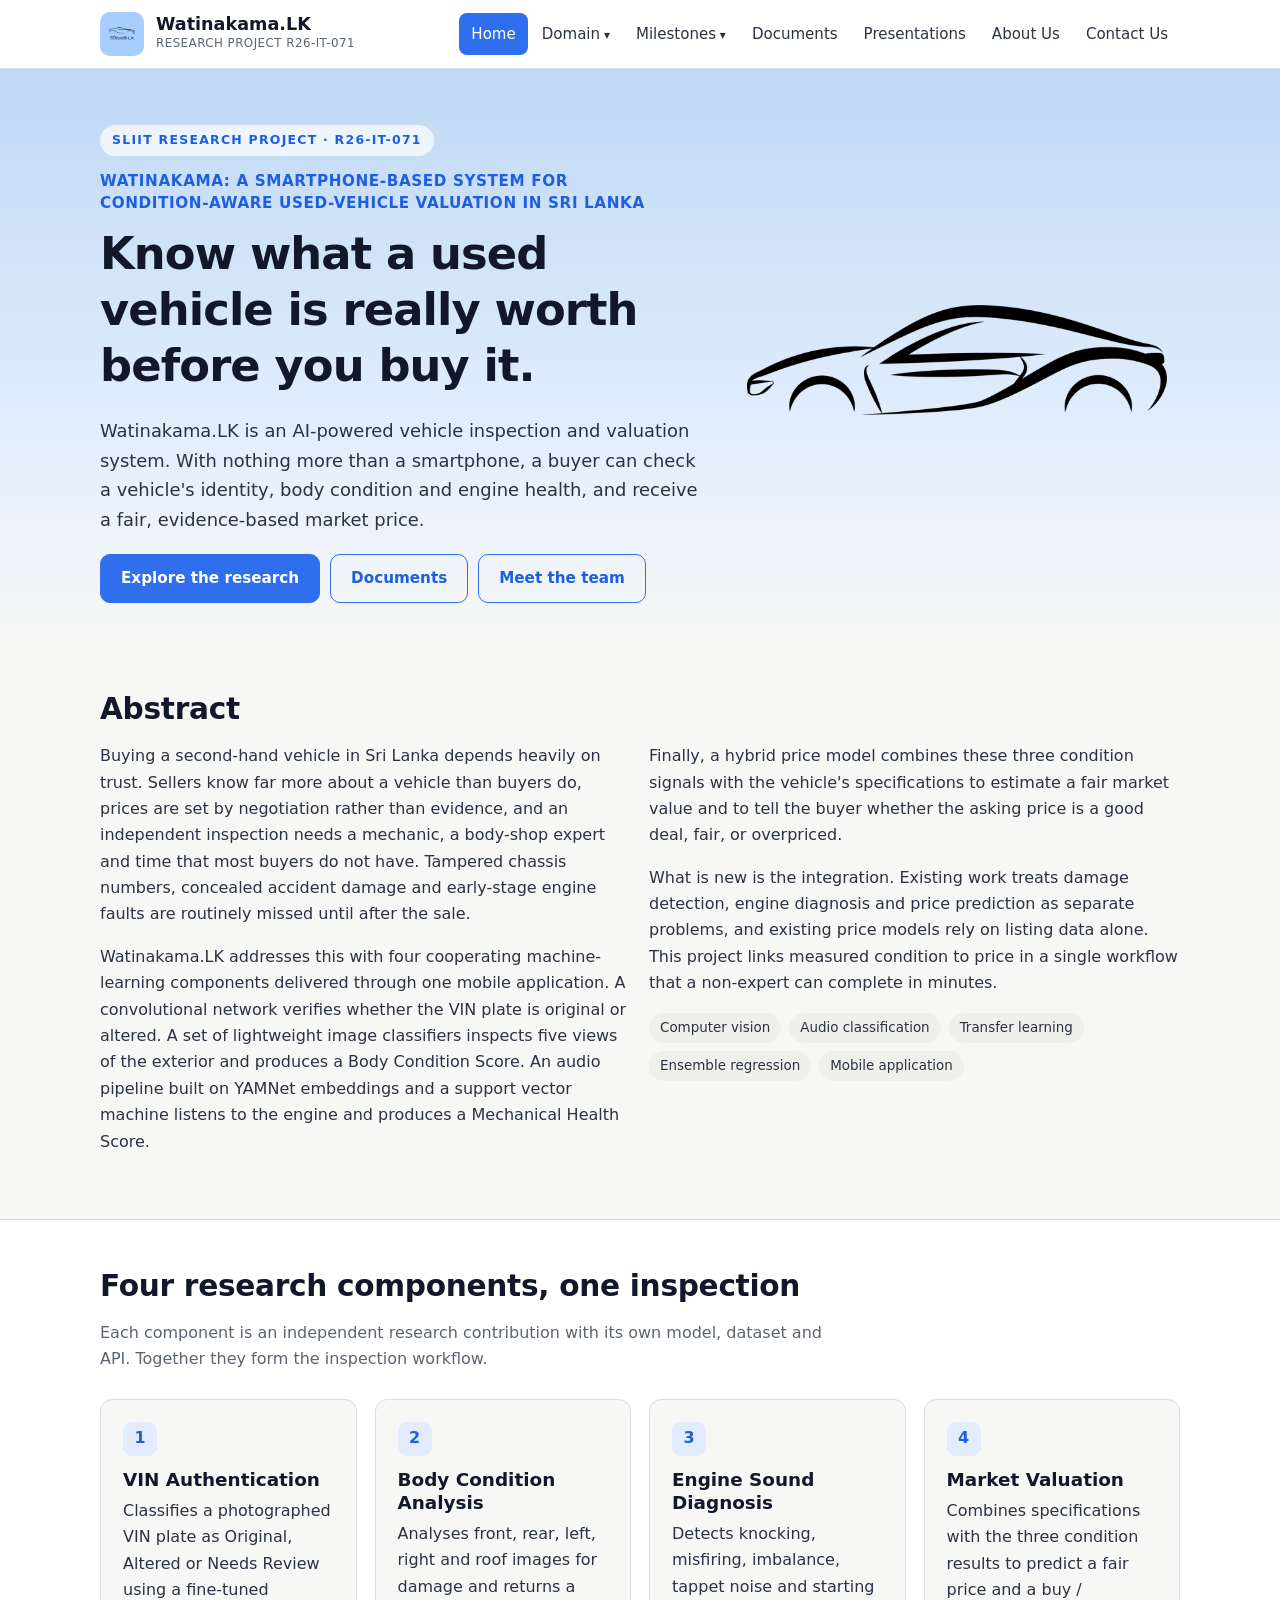
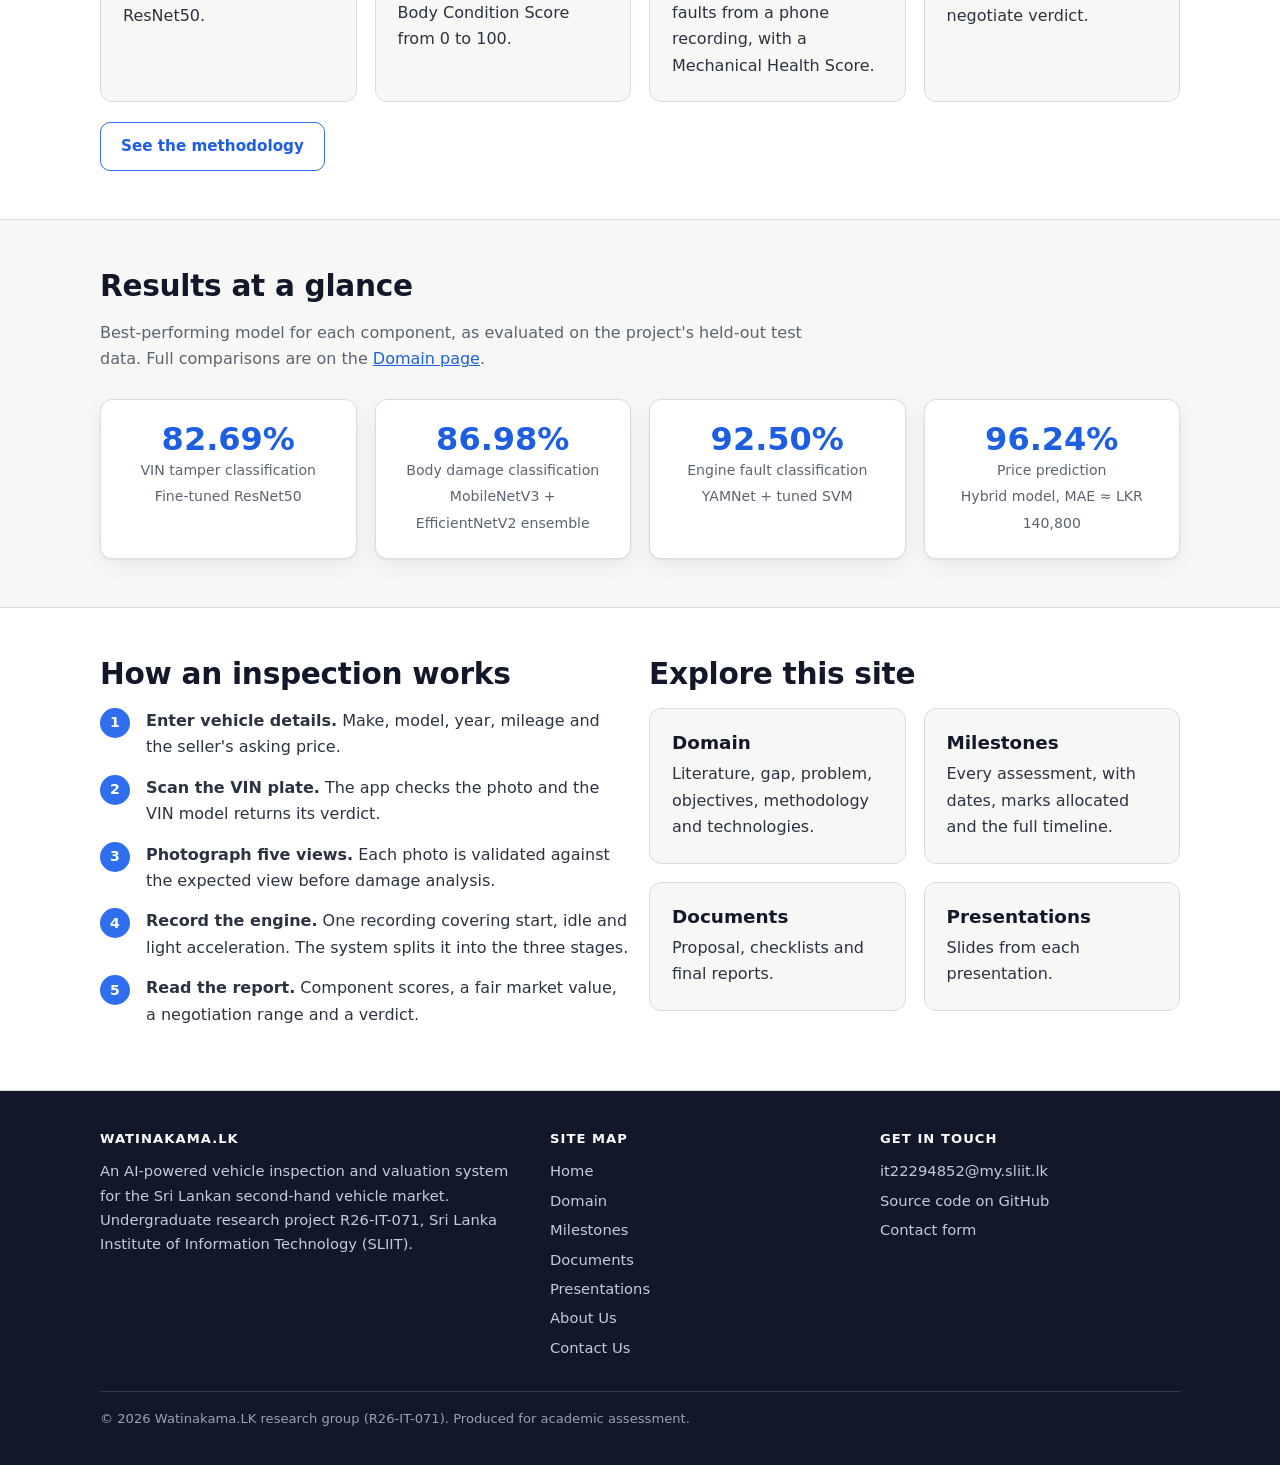
==== commit 1eeb896d: "Add the project title to the home page" ====
--- a/index.html
+++ b/index.html
@@ -55,6 +55,7 @@
   <div class="wrap">
     <div>
       <span class="eyebrow">SLIIT Research Project &middot; R26-IT-071</span>
+      <p class="project-title">Watinakama: A Smartphone-Based System for Condition-Aware Used-Vehicle Valuation in Sri Lanka</p>
       <h1>Know what a used vehicle is really worth before you buy it.</h1>
       <p class="lead">Watinakama.LK is an AI-powered vehicle inspection and valuation system. With nothing more than a smartphone, a buyer can check a vehicle's identity, body condition and engine health, and receive a fair, evidence-based market price.</p>
       <div class="btn-row">
--- a/css/style.css
+++ b/css/style.css
@@ -106,6 +106,10 @@
   display: inline-block; font-size: .78rem; font-weight: 700; letter-spacing: .1em; text-transform: uppercase;
   color: var(--blue-dark); background: rgba(255, 255, 255, .7); padding: 5px 12px; border-radius: 999px; margin-bottom: 14px;
 }
+.project-title {
+  font-size: .95rem; font-weight: 700; letter-spacing: .04em; text-transform: uppercase; line-height: 1.45;
+  color: var(--blue-dark); max-width: 52ch; margin-bottom: 12px;
+}
 
 .page-head { background: linear-gradient(180deg, var(--sky) 0%, var(--sky-soft) 100%); padding: 8px 0 34px; }
 .page-head h1 { margin-top: 18px; }
